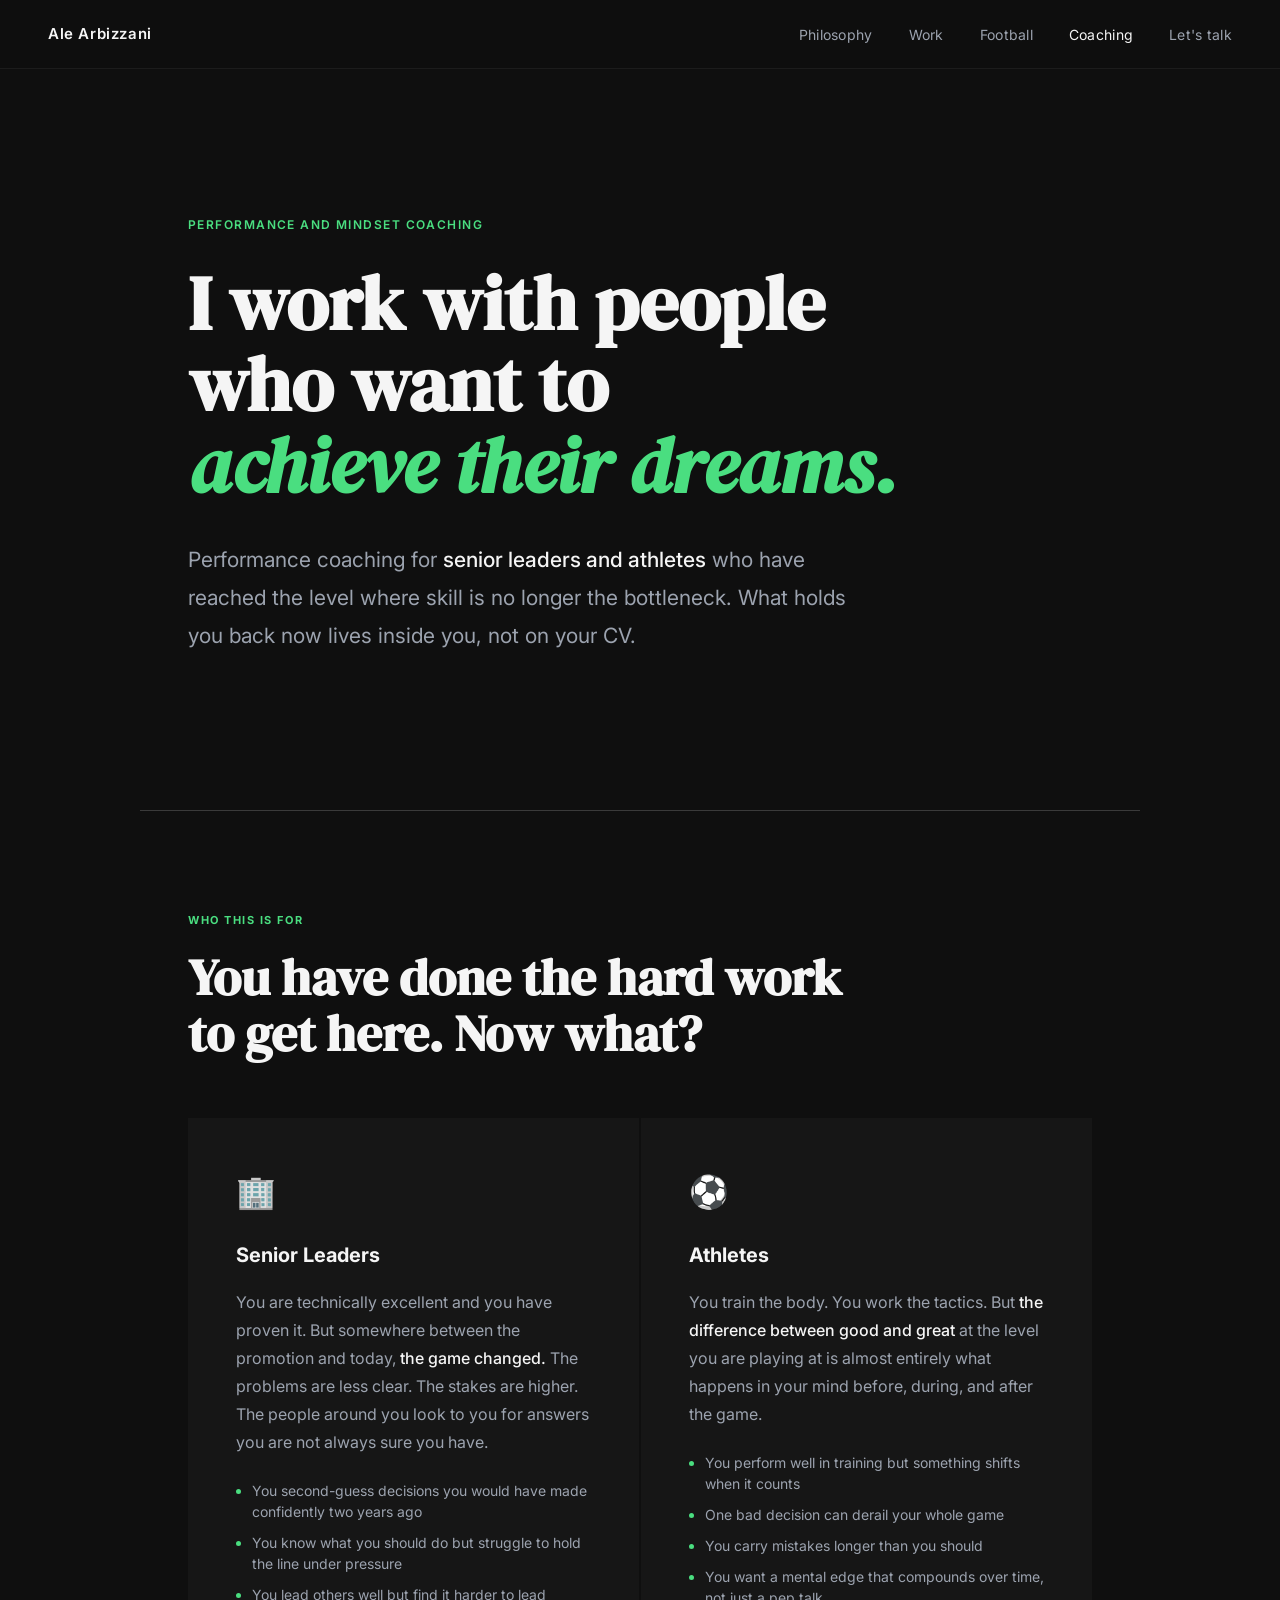
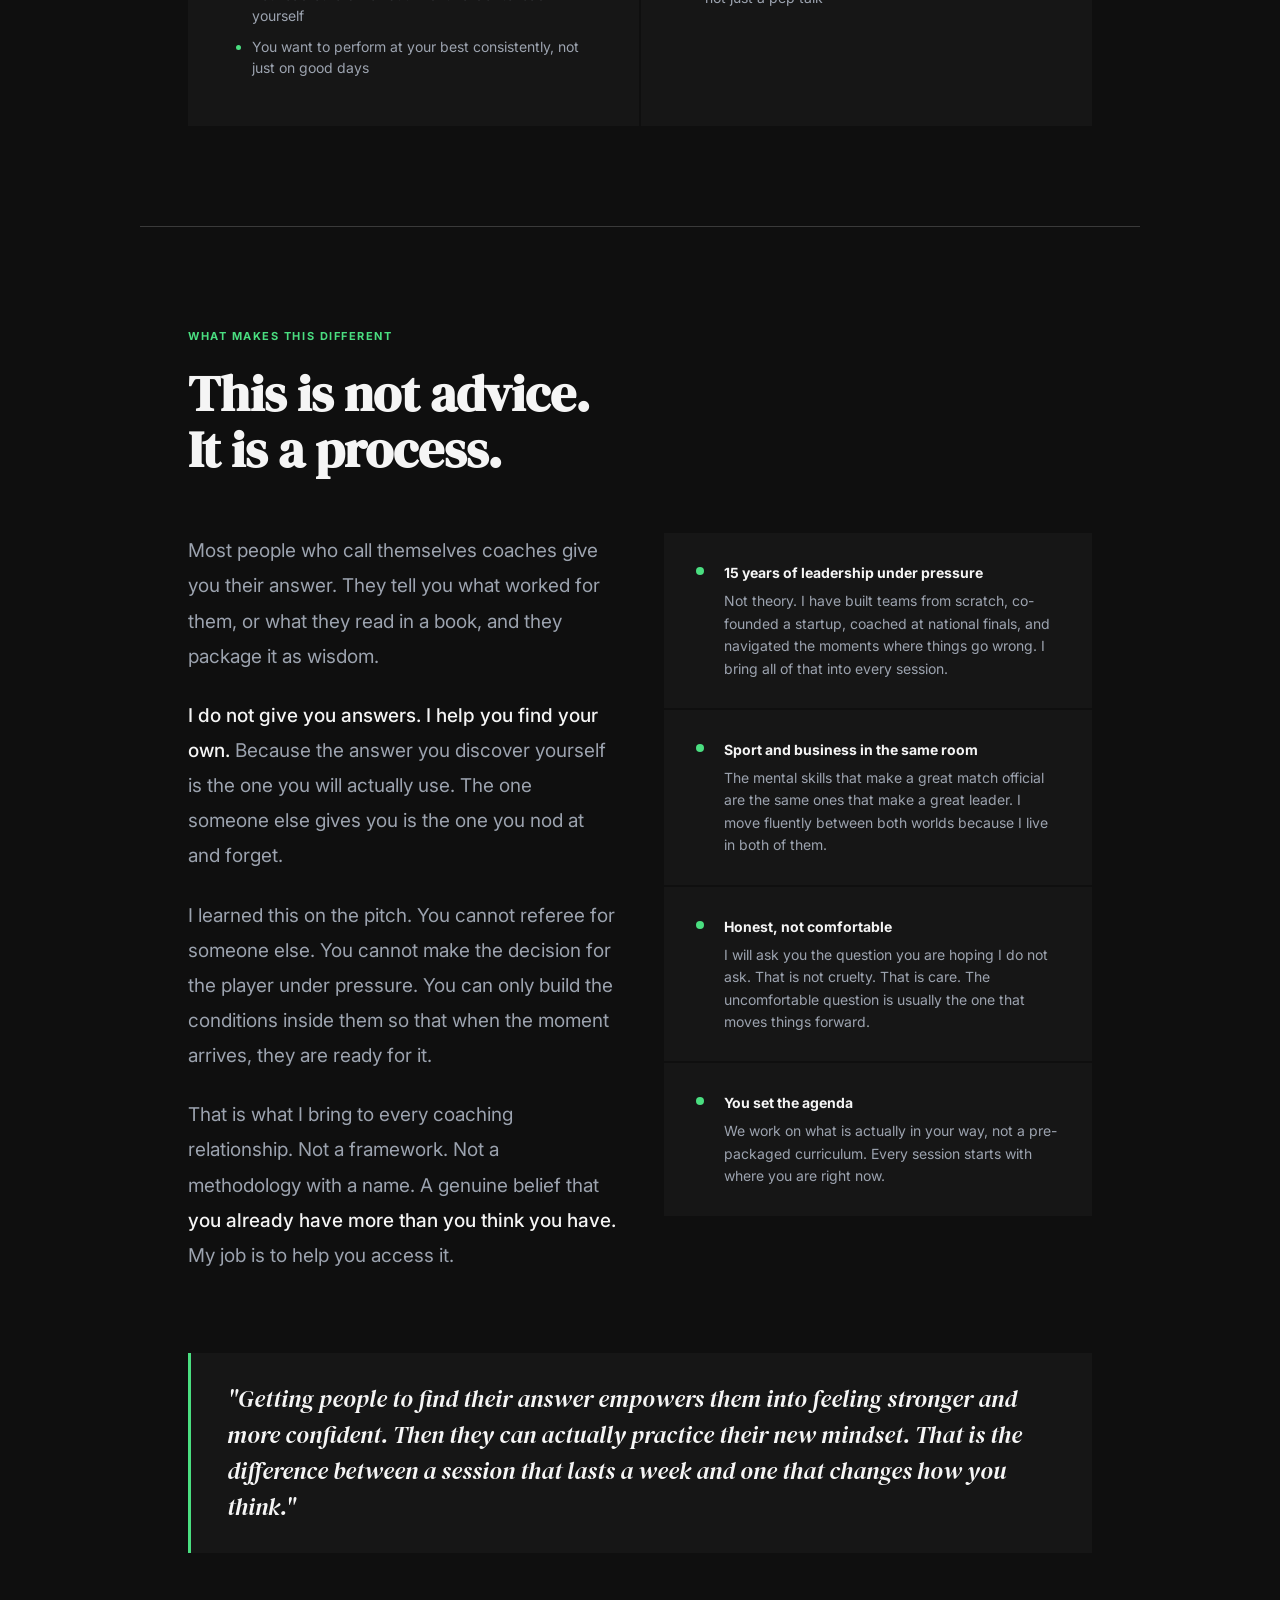
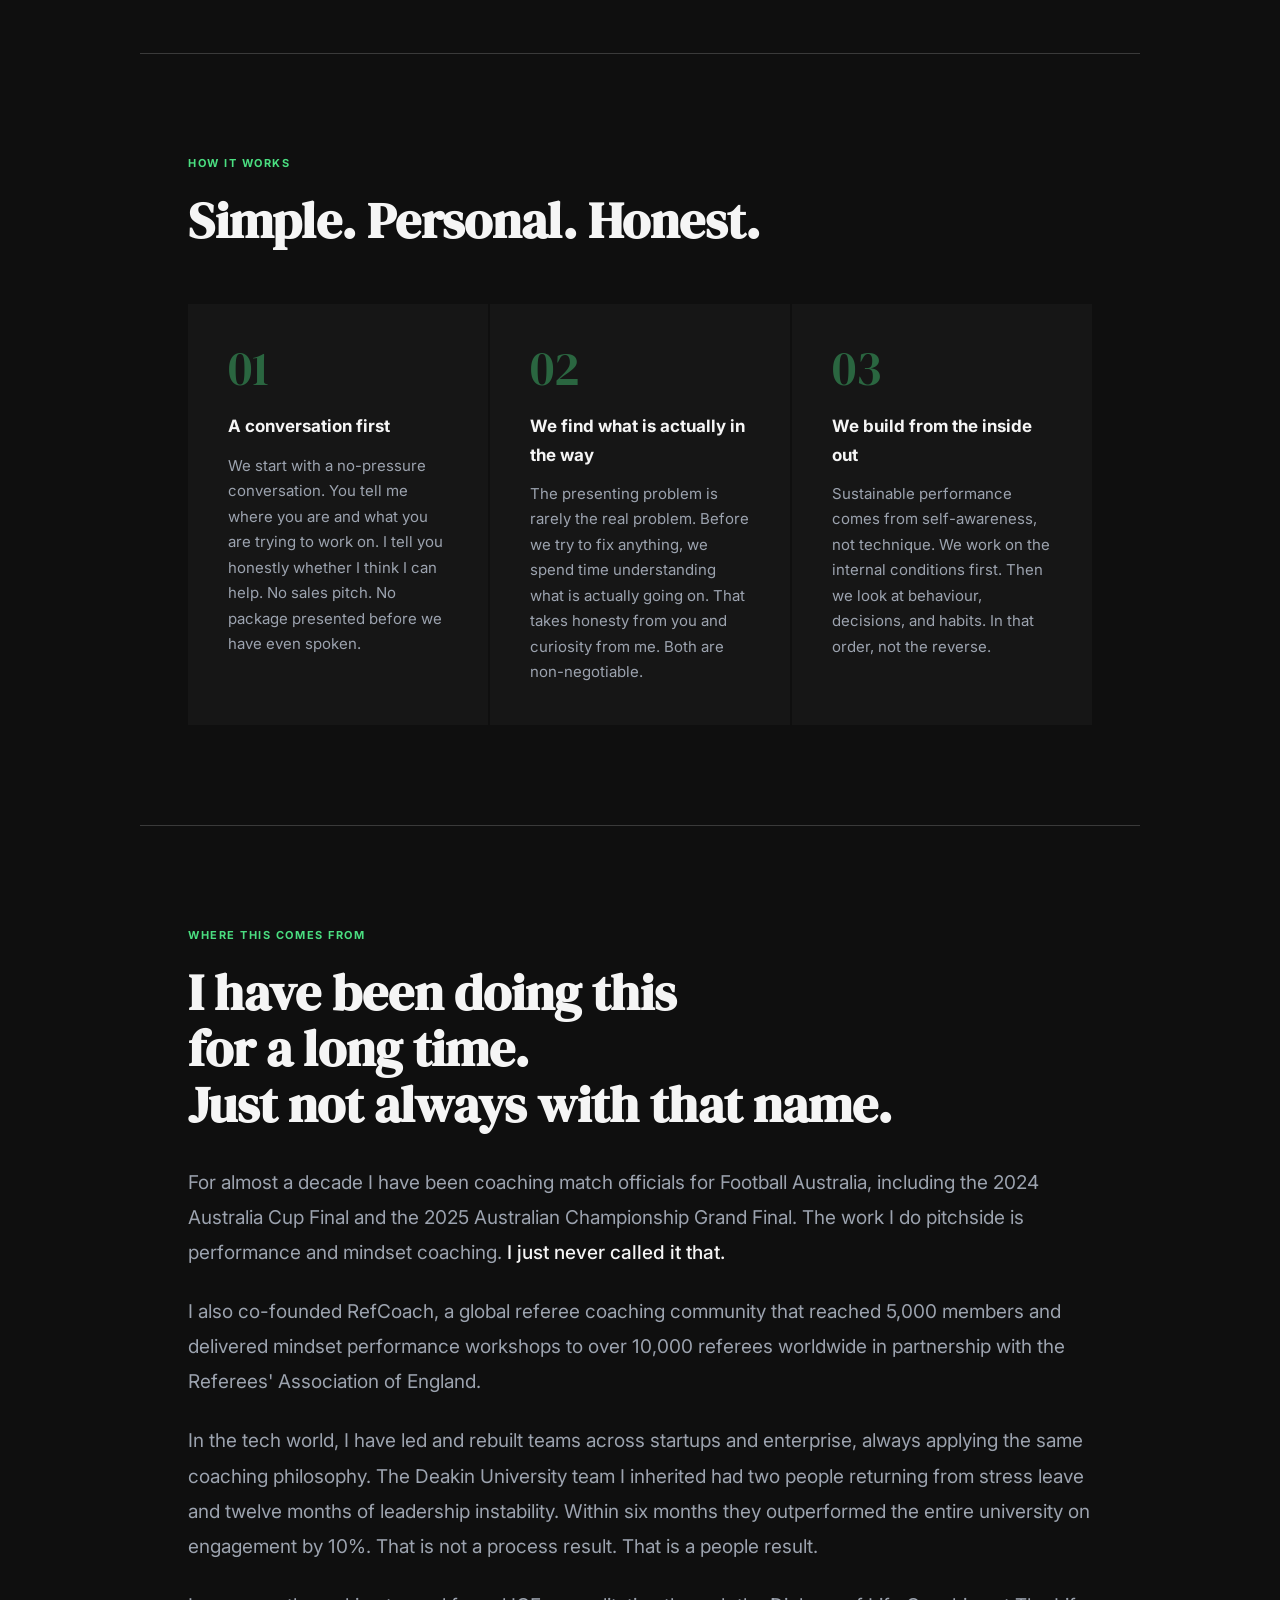
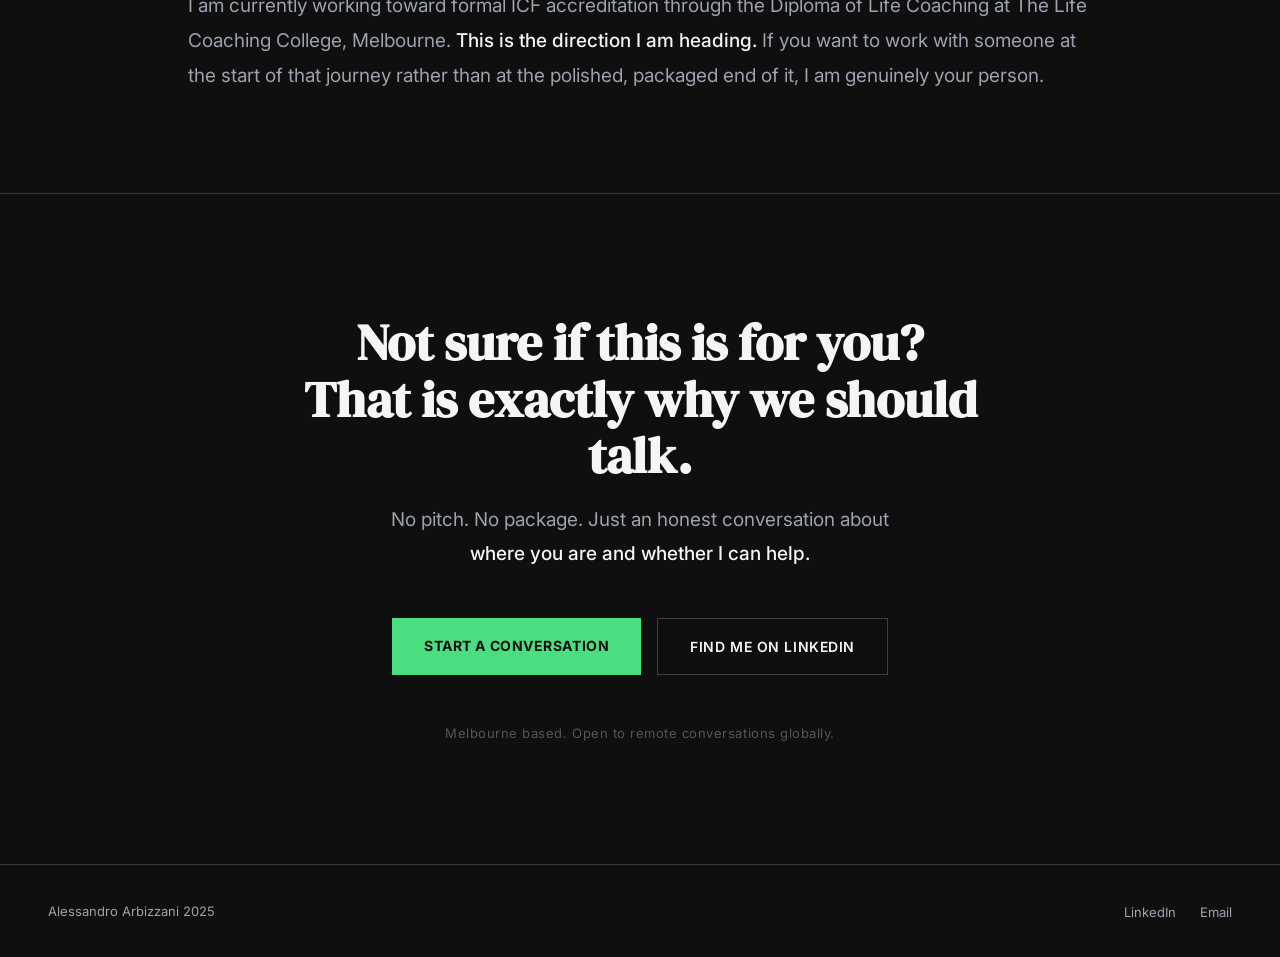
==== coaching.html @ 172d52ac "Replace placeholder scaffold with full site design Adds home, work index, three case studies (Deakin" ====
<!DOCTYPE html>
<html lang="en">
<head>
<meta charset="UTF-8">
<meta name="viewport" content="width=device-width, initial-scale=1.0">
<title>Coaching | Alessandro Arbizzani</title>
<link rel="preconnect" href="https://fonts.googleapis.com">
<link rel="preconnect" href="https://fonts.gstatic.com" crossorigin>
<link href="https://fonts.googleapis.com/css2?family=Inter:wght@300;400;500;600;700;900&family=DM+Serif+Display:ital@0;1&display=swap" rel="stylesheet">
<style>
  *, *::before, *::after { box-sizing: border-box; margin: 0; padding: 0; }
  :root { --black: #0F0F0F; --white: #F5F5F5; --grey: #9CA3AF; --mid: #3A3A3A; --green: #4ADE80; --green-dim: #1a4a2e; --surface: #161616; }
  html { scroll-behavior: smooth; }
  body { background: var(--black); color: var(--white); font-family: 'Inter', sans-serif; font-size: 17px; line-height: 1.65; overflow-x: hidden; }

  nav { position: fixed; top: 0; left: 0; right: 0; z-index: 100; display: flex; justify-content: space-between; align-items: center; padding: 20px 48px; background: rgba(15,15,15,0.88); backdrop-filter: blur(12px); border-bottom: 1px solid rgba(255,255,255,0.06); }
  .nav-name { font-size: 15px; font-weight: 600; letter-spacing: 0.04em; color: var(--white); text-decoration: none; }
  .nav-links { display: flex; gap: 36px; list-style: none; }
  .nav-links a { font-size: 14px; color: var(--grey); text-decoration: none; letter-spacing: 0.02em; transition: color 0.2s; }
  .nav-links a:hover, .nav-links a.active { color: var(--white); }

  /* HERO */
  .coaching-hero { min-height: 90vh; display: flex; flex-direction: column; justify-content: center; padding: 140px 48px 80px; max-width: 1000px; margin: 0 auto; }
  .hero-eyebrow { font-size: 12px; font-weight: 600; letter-spacing: 0.12em; text-transform: uppercase; color: var(--green); margin-bottom: 28px; }
  .hero-headline { font-family: 'DM Serif Display', serif; font-size: clamp(48px, 6vw, 84px); line-height: 1.05; color: var(--white); margin-bottom: 36px; }
  .hero-headline em { font-style: italic; color: var(--green); }
  .hero-sub { font-size: 21px; line-height: 1.8; color: var(--grey); max-width: 680px; }
  .hero-sub strong { color: var(--white); font-weight: 500; }

  /* SECTIONS */
  .coaching-section { padding: 100px 48px; max-width: 1000px; margin: 0 auto; border-top: 1px solid var(--mid); }
  .section-eyebrow { font-size: 11px; font-weight: 700; letter-spacing: 0.14em; text-transform: uppercase; color: var(--green); margin-bottom: 20px; }
  .section-headline { font-family: 'DM Serif Display', serif; font-size: clamp(34px, 4vw, 52px); line-height: 1.1; color: var(--white); margin-bottom: 32px; }
  .section-body p { font-size: 19px; line-height: 1.85; color: var(--grey); margin-bottom: 24px; }
  .section-body p strong { color: var(--white); font-weight: 500; }
  .section-body p:last-child { margin-bottom: 0; }

  /* WHO IT'S FOR */
  .audience-grid { display: grid; grid-template-columns: 1fr 1fr; gap: 2px; margin-top: 56px; }
  .audience-card { background: var(--surface); padding: 48px; }
  .audience-icon { font-size: 32px; margin-bottom: 20px; }
  .audience-title { font-size: 20px; font-weight: 700; color: var(--white); margin-bottom: 16px; }
  .audience-desc { font-size: 16px; color: var(--grey); line-height: 1.75; }
  .audience-desc strong { color: var(--white); font-weight: 500; }
  .audience-signals { margin-top: 24px; display: flex; flex-direction: column; gap: 10px; }
  .signal { font-size: 14px; color: var(--grey); padding-left: 16px; position: relative; line-height: 1.5; }
  .signal::before { content: ''; position: absolute; left: 0; top: 9px; width: 5px; height: 5px; background: var(--green); border-radius: 50%; }

  /* HOW IT WORKS */
  .process-grid { display: grid; grid-template-columns: repeat(3, 1fr); gap: 2px; margin-top: 56px; }
  .process-step { background: var(--surface); padding: 40px; }
  .step-number { font-family: 'DM Serif Display', serif; font-size: 48px; color: var(--green); line-height: 1; margin-bottom: 20px; opacity: 0.4; }
  .step-title { font-size: 17px; font-weight: 700; color: var(--white); margin-bottom: 12px; }
  .step-desc { font-size: 15px; color: var(--grey); line-height: 1.7; }

  /* WHAT MAKES IT DIFFERENT */
  .difference-grid { display: grid; grid-template-columns: 1fr 1fr; gap: 48px; margin-top: 56px; align-items: start; }
  .difference-left p { font-size: 19px; line-height: 1.85; color: var(--grey); margin-bottom: 24px; }
  .difference-left p strong { color: var(--white); font-weight: 500; }
  .difference-right { display: flex; flex-direction: column; gap: 2px; }
  .difference-item { background: var(--surface); padding: 28px 32px; display: flex; gap: 20px; align-items: flex-start; }
  .difference-label { font-size: 14px; font-weight: 700; color: var(--white); margin-bottom: 6px; }
  .difference-text { font-size: 14px; color: var(--grey); line-height: 1.6; }
  .difference-dot { width: 8px; height: 8px; background: var(--green); border-radius: 50%; margin-top: 6px; flex-shrink: 0; }

  /* PULLQUOTE */
  .pullquote { border-left: 3px solid var(--green); padding: 28px 36px; margin: 56px 0 0; background: var(--surface); }
  .pullquote p { font-family: 'DM Serif Display', serif; font-size: 24px; line-height: 1.5; color: var(--white); font-style: italic; margin-bottom: 0; }

  /* CTA */
  .coaching-cta { padding: 120px 48px; text-align: center; border-top: 1px solid var(--mid); }
  .cta-headline { font-family: 'DM Serif Display', serif; font-size: clamp(36px, 4vw, 56px); line-height: 1.1; color: var(--white); max-width: 680px; margin: 0 auto 20px; }
  .cta-sub { font-size: 19px; color: var(--grey); max-width: 520px; margin: 0 auto 48px; line-height: 1.75; }
  .cta-sub strong { color: var(--white); font-weight: 500; }
  .cta-buttons { display: flex; justify-content: center; gap: 16px; flex-wrap: wrap; margin-bottom: 48px; }
  .btn-primary { background: var(--green); color: var(--black); padding: 16px 32px; font-size: 14px; font-weight: 700; letter-spacing: 0.04em; text-decoration: none; text-transform: uppercase; transition: opacity 0.2s; display: inline-block; }
  .btn-primary:hover { opacity: 0.85; }
  .btn-ghost { background: transparent; color: var(--white); padding: 16px 32px; font-size: 14px; font-weight: 600; letter-spacing: 0.04em; text-decoration: none; text-transform: uppercase; border: 1px solid rgba(255,255,255,0.2); transition: border-color 0.2s; display: inline-block; }
  .btn-ghost:hover { border-color: var(--white); }
  .cta-note { font-size: 13px; color: #555; letter-spacing: 0.04em; }

  .reveal { opacity: 0; transform: translateY(24px); transition: opacity 0.6s ease, transform 0.6s ease; }
  .reveal.visible { opacity: 1; transform: translateY(0); }

  footer { border-top: 1px solid var(--mid); padding: 32px 48px; display: flex; justify-content: space-between; align-items: center; }
  .footer-name { font-size: 13px; color: var(--grey); }
  .footer-links { display: flex; gap: 24px; list-style: none; }
  .footer-links a { font-size: 13px; color: var(--grey); text-decoration: none; transition: color 0.2s; }
  .footer-links a:hover { color: var(--white); }

  @media (max-width: 900px) {
    nav { padding: 18px 24px; }
    .nav-links { display: none; }
    .coaching-hero { padding: 120px 24px 60px; min-height: auto; }
    .coaching-section { padding: 72px 24px; }
    .audience-grid, .process-grid, .difference-grid { grid-template-columns: 1fr; }
    .coaching-cta { padding: 80px 24px; }
    footer { flex-direction: column; gap: 16px; padding: 24px; }
  }
</style>
</head>
<body>

<nav>
  <a href="index.html" class="nav-name">Ale Arbizzani</a>
  <ul class="nav-links">
    <li><a href="index.html#philosophy">Philosophy</a></li>
    <li><a href="work.html">Work</a></li>
    <li><a href="index.html#football">Football</a></li>
    <li><a href="coaching.html" class="active">Coaching</a></li>
    <li><a href="index.html#contact">Let's talk</a></li>
  </ul>
</nav>

<!-- HERO -->
<div class="coaching-hero">
  <p class="hero-eyebrow">Performance and Mindset Coaching</p>
  <h1 class="hero-headline reveal">
    I work with people<br>who want to<br><em>achieve their dreams.</em>
  </h1>
  <p class="hero-sub reveal">
    Performance coaching for <strong>senior leaders and athletes</strong>
    who have reached the level where skill is no longer the bottleneck.
    What holds you back now lives inside you, not on your CV.
  </p>
</div>

<!-- WHO IT IS FOR -->
<div class="coaching-section">
  <p class="section-eyebrow">Who this is for</p>
  <h2 class="section-headline reveal">You have done the hard work<br>to get here. Now what?</h2>

  <div class="audience-grid">
    <div class="audience-card reveal">
      <div class="audience-icon">🏢</div>
      <div class="audience-title">Senior Leaders</div>
      <div class="audience-desc">
        You are technically excellent and you have proven it. But somewhere between the promotion and today, <strong>the game changed.</strong> The problems are less clear. The stakes are higher. The people around you look to you for answers you are not always sure you have.
      </div>
      <div class="audience-signals">
        <div class="signal">You second-guess decisions you would have made confidently two years ago</div>
        <div class="signal">You know what you should do but struggle to hold the line under pressure</div>
        <div class="signal">You lead others well but find it harder to lead yourself</div>
        <div class="signal">You want to perform at your best consistently, not just on good days</div>
      </div>
    </div>

    <div class="audience-card reveal">
      <div class="audience-icon">⚽</div>
      <div class="audience-title">Athletes</div>
      <div class="audience-desc">
        You train the body. You work the tactics. But <strong>the difference between good and great</strong> at the level you are playing at is almost entirely what happens in your mind before, during, and after the game.
      </div>
      <div class="audience-signals">
        <div class="signal">You perform well in training but something shifts when it counts</div>
        <div class="signal">One bad decision can derail your whole game</div>
        <div class="signal">You carry mistakes longer than you should</div>
        <div class="signal">You want a mental edge that compounds over time, not just a pep talk</div>
      </div>
    </div>
  </div>
</div>

<!-- WHAT MAKES IT DIFFERENT -->
<div class="coaching-section">
  <p class="section-eyebrow">What makes this different</p>
  <h2 class="section-headline reveal">This is not advice.<br>It is a process.</h2>

  <div class="difference-grid">
    <div class="difference-left reveal">
      <p>
        Most people who call themselves coaches give you their answer.
        They tell you what worked for them, or what they read in a book,
        and they package it as wisdom.
      </p>
      <p>
        <strong>I do not give you answers. I help you find your own.</strong>
        Because the answer you discover yourself is the one you will actually use.
        The one someone else gives you is the one you nod at and forget.
      </p>
      <p>
        I learned this on the pitch. You cannot referee for someone else.
        You cannot make the decision for the player under pressure.
        You can only build the conditions inside them so that when the moment arrives,
        they are ready for it.
      </p>
      <p>
        That is what I bring to every coaching relationship.
        Not a framework. Not a methodology with a name.
        A genuine belief that <strong>you already have more than you think you have.</strong>
        My job is to help you access it.
      </p>
    </div>

    <div class="difference-right reveal">
      <div class="difference-item">
        <div class="difference-dot"></div>
        <div>
          <div class="difference-label">15 years of leadership under pressure</div>
          <div class="difference-text">Not theory. I have built teams from scratch, co-founded a startup, coached at national finals, and navigated the moments where things go wrong. I bring all of that into every session.</div>
        </div>
      </div>
      <div class="difference-item">
        <div class="difference-dot"></div>
        <div>
          <div class="difference-label">Sport and business in the same room</div>
          <div class="difference-text">The mental skills that make a great match official are the same ones that make a great leader. I move fluently between both worlds because I live in both of them.</div>
        </div>
      </div>
      <div class="difference-item">
        <div class="difference-dot"></div>
        <div>
          <div class="difference-label">Honest, not comfortable</div>
          <div class="difference-text">I will ask you the question you are hoping I do not ask. That is not cruelty. That is care. The uncomfortable question is usually the one that moves things forward.</div>
        </div>
      </div>
      <div class="difference-item">
        <div class="difference-dot"></div>
        <div>
          <div class="difference-label">You set the agenda</div>
          <div class="difference-text">We work on what is actually in your way, not a pre-packaged curriculum. Every session starts with where you are right now.</div>
        </div>
      </div>
    </div>
  </div>

  <div class="pullquote reveal">
    <p>"Getting people to find their answer empowers them into feeling stronger and more confident. Then they can actually practice their new mindset. That is the difference between a session that lasts a week and one that changes how you think."</p>
  </div>
</div>

<!-- HOW IT WORKS -->
<div class="coaching-section">
  <p class="section-eyebrow">How it works</p>
  <h2 class="section-headline reveal">Simple. Personal. Honest.</h2>

  <div class="process-grid">
    <div class="process-step reveal">
      <div class="step-number">01</div>
      <div class="step-title">A conversation first</div>
      <div class="step-desc">We start with a no-pressure conversation. You tell me where you are and what you are trying to work on. I tell you honestly whether I think I can help. No sales pitch. No package presented before we have even spoken.</div>
    </div>
    <div class="process-step reveal">
      <div class="step-number">02</div>
      <div class="step-title">We find what is actually in the way</div>
      <div class="step-desc">The presenting problem is rarely the real problem. Before we try to fix anything, we spend time understanding what is actually going on. That takes honesty from you and curiosity from me. Both are non-negotiable.</div>
    </div>
    <div class="process-step reveal">
      <div class="step-number">03</div>
      <div class="step-title">We build from the inside out</div>
      <div class="step-desc">Sustainable performance comes from self-awareness, not technique. We work on the internal conditions first. Then we look at behaviour, decisions, and habits. In that order, not the reverse.</div>
    </div>
  </div>
</div>

<!-- BACKGROUND -->
<div class="coaching-section">
  <p class="section-eyebrow">Where this comes from</p>
  <h2 class="section-headline reveal">I have been doing this<br>for a long time.<br>Just not always with that name.</h2>

  <div class="section-body reveal">
    <p>
      For almost a decade I have been coaching match officials for Football Australia,
      including the 2024 Australia Cup Final and the 2025 Australian Championship Grand Final.
      The work I do pitchside is performance and mindset coaching.
      <strong>I just never called it that.</strong>
    </p>
    <p>
      I also co-founded RefCoach, a global referee coaching community that reached 5,000 members
      and delivered mindset performance workshops to over 10,000 referees worldwide in partnership
      with the Referees' Association of England.
    </p>
    <p>
      In the tech world, I have led and rebuilt teams across startups and enterprise,
      always applying the same coaching philosophy. The Deakin University team I inherited
      had two people returning from stress leave and twelve months of leadership instability.
      Within six months they outperformed the entire university on engagement by 10%.
      That is not a process result. That is a people result.
    </p>
    <p>
      I am currently working toward formal ICF accreditation through the
      Diploma of Life Coaching at The Life Coaching College, Melbourne.
      <strong>This is the direction I am heading.</strong>
      If you want to work with someone at the start of that journey rather than
      at the polished, packaged end of it, I am genuinely your person.
    </p>
  </div>
</div>

<!-- CTA -->
<div class="coaching-cta">
  <h2 class="cta-headline reveal">Not sure if this is for you?<br>That is exactly why we should talk.</h2>
  <p class="cta-sub reveal">
    No pitch. No package. Just an honest conversation about
    <strong>where you are and whether I can help.</strong>
  </p>
  <div class="cta-buttons reveal">
    <a href="mailto:ale.arbizzani@gmail.com?subject=Coaching conversation" class="btn-primary">Start a conversation</a>
    <a href="https://www.linkedin.com/in/alessandroarbizzani" target="_blank" class="btn-ghost">Find me on LinkedIn</a>
  </div>
  <p class="cta-note reveal">Melbourne based. Open to remote conversations globally.</p>
</div>

<footer>
  <span class="footer-name">Alessandro Arbizzani 2025</span>
  <ul class="footer-links">
    <li><a href="https://www.linkedin.com/in/alessandroarbizzani" target="_blank">LinkedIn</a></li>
    <li><a href="mailto:ale.arbizzani@gmail.com">Email</a></li>
  </ul>
</footer>

<script>
  const reveals = document.querySelectorAll('.reveal');
  const observer = new IntersectionObserver((entries) => {
    entries.forEach(entry => {
      if (entry.isIntersecting) { entry.target.classList.add('visible'); observer.unobserve(entry.target); }
    });
  }, { threshold: 0.1 });
  reveals.forEach(el => observer.observe(el));
</script>
</body>
</html>
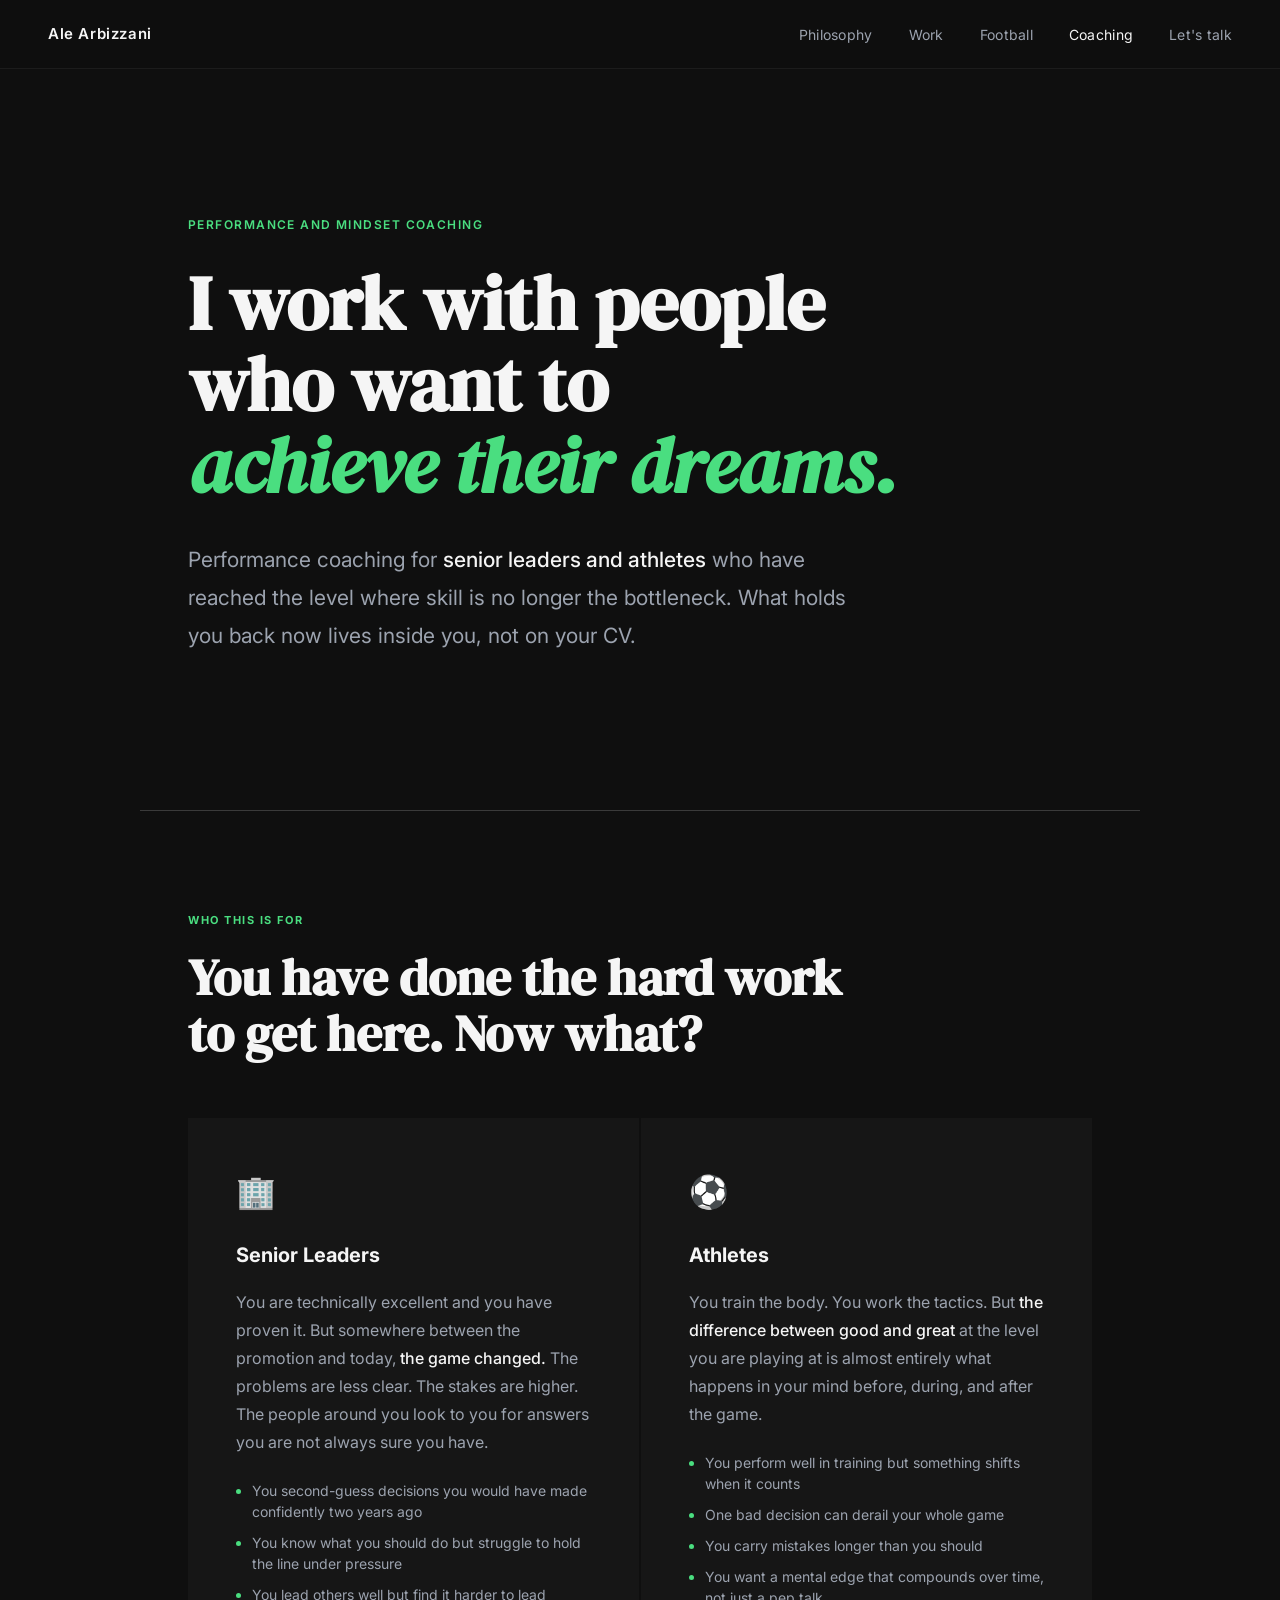
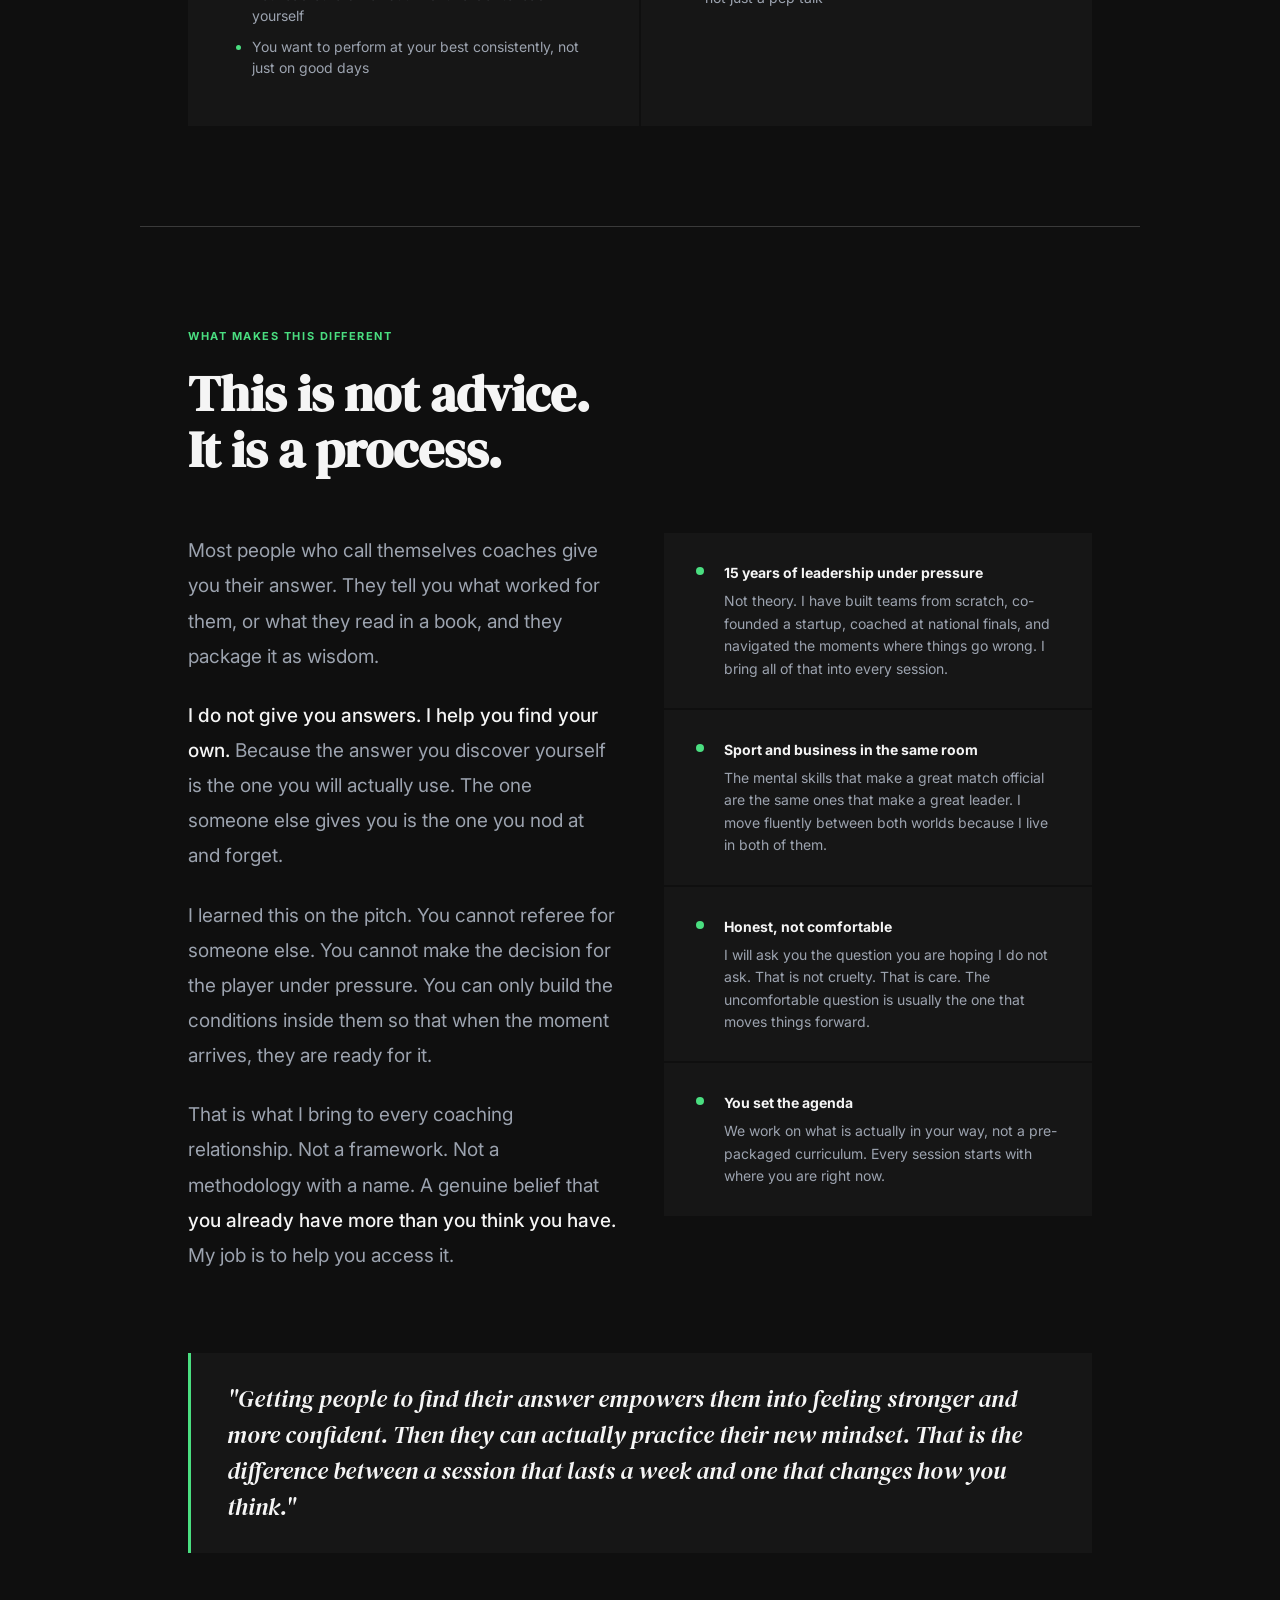
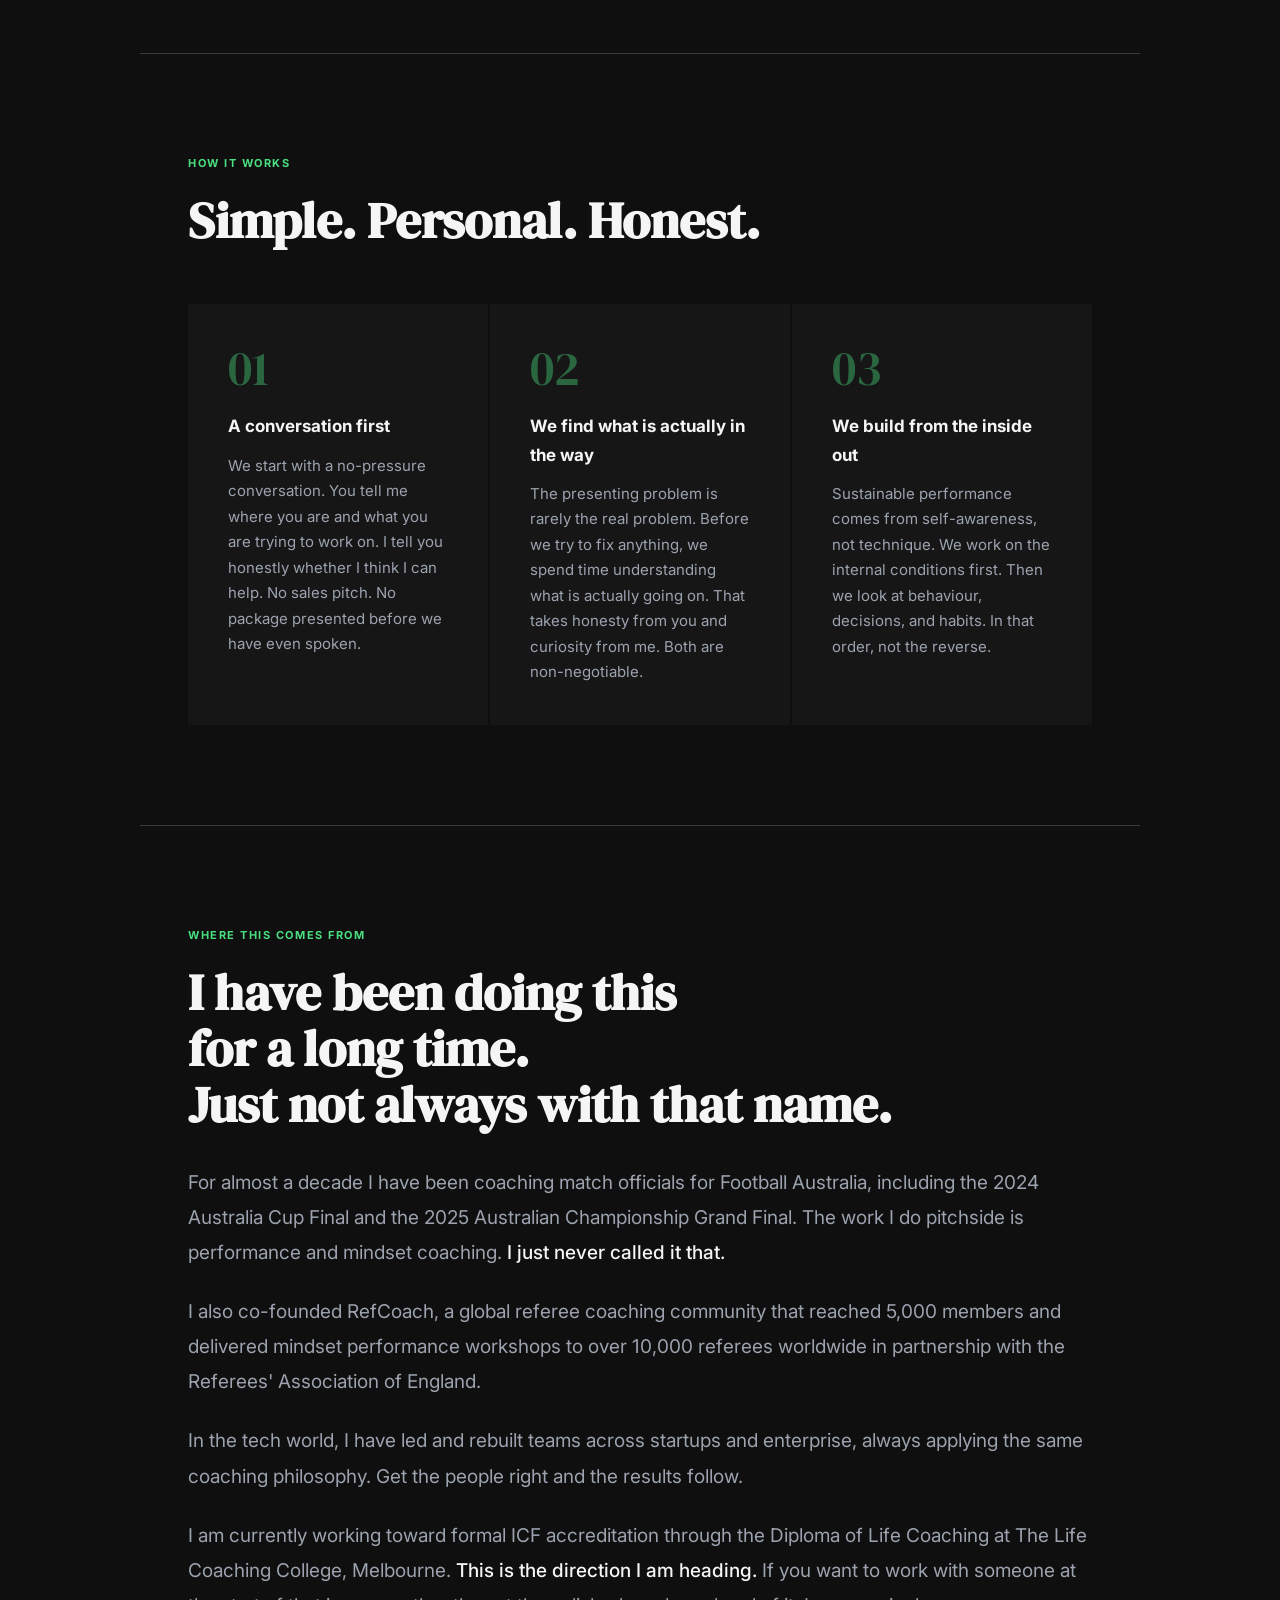
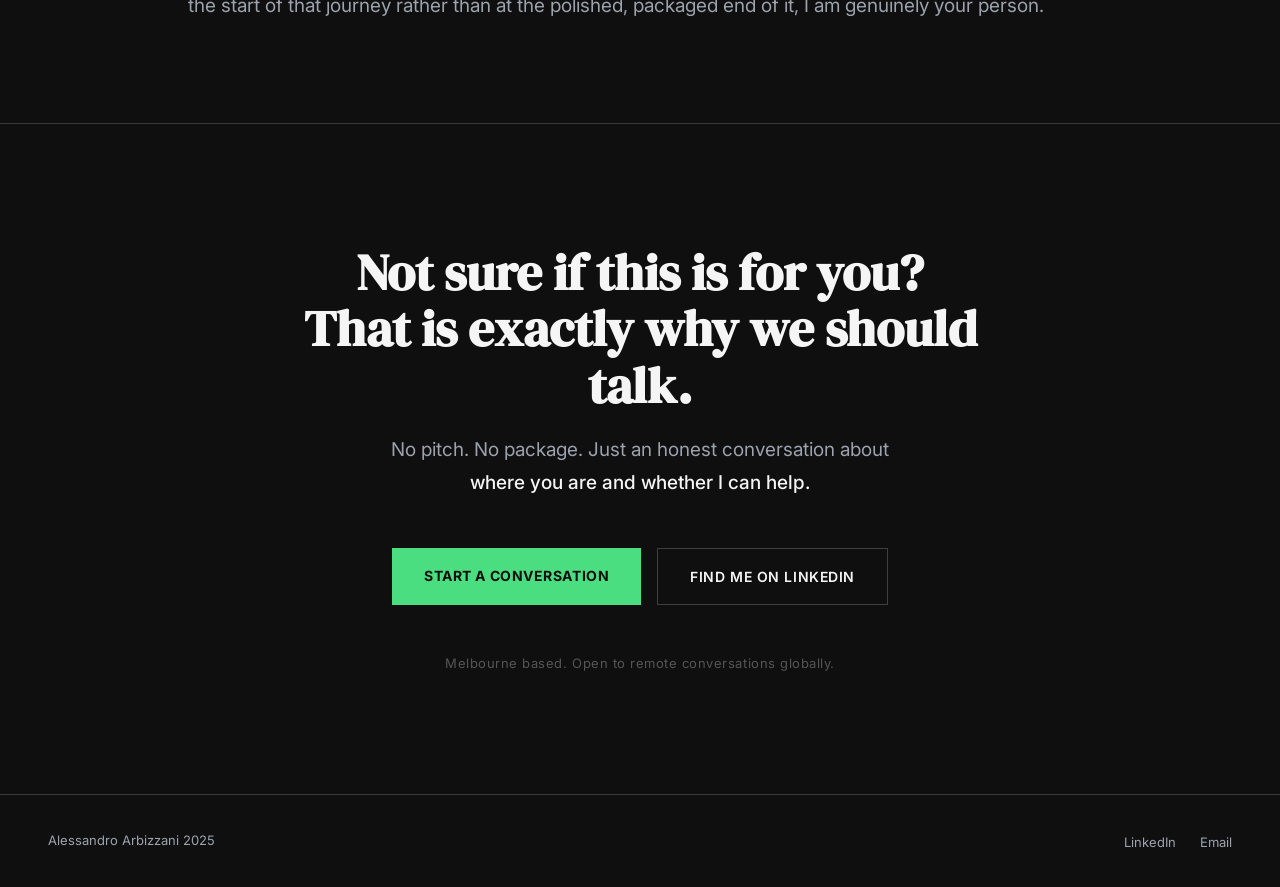
==== commit 75c68973: "Personal website Co-Authored-By: Claude Sonnet 5.5 <noreply@anthropic.com>" ====
--- a/coaching.html
+++ b/coaching.html
@@ -19,6 +19,12 @@
   .nav-links a { font-size: 14px; color: var(--grey); text-decoration: none; letter-spacing: 0.02em; transition: color 0.2s; }
   .nav-links a:hover, .nav-links a.active { color: var(--white); }
 
+  .nav-toggle { display: none; flex-direction: column; justify-content: center; gap: 5px; width: 28px; height: 28px; background: none; border: none; padding: 0; cursor: pointer; }
+  .nav-toggle span { display: block; width: 100%; height: 2px; background: var(--white); border-radius: 1px; transition: transform 0.2s ease, opacity 0.2s ease; }
+  .nav-toggle.open span:nth-child(1) { transform: translateY(7px) rotate(45deg); }
+  .nav-toggle.open span:nth-child(2) { opacity: 0; }
+  .nav-toggle.open span:nth-child(3) { transform: translateY(-7px) rotate(-45deg); }
+
   /* HERO */
   .coaching-hero { min-height: 90vh; display: flex; flex-direction: column; justify-content: center; padding: 140px 48px 80px; max-width: 1000px; margin: 0 auto; }
   .hero-eyebrow { font-size: 12px; font-weight: 600; letter-spacing: 0.12em; text-transform: uppercase; color: var(--green); margin-bottom: 28px; }
@@ -88,9 +94,24 @@
   .footer-links a { font-size: 13px; color: var(--grey); text-decoration: none; transition: color 0.2s; }
   .footer-links a:hover { color: var(--white); }
 
-  @media (max-width: 900px) {
+  @media (max-width: 1023px) {
     nav { padding: 18px 24px; }
-    .nav-links { display: none; }
+    .nav-toggle { display: flex; }
+    .nav-links {
+      display: none;
+      position: absolute;
+      top: 100%;
+      left: 0;
+      right: 0;
+      flex-direction: column;
+      gap: 0;
+      background: var(--black);
+      backdrop-filter: blur(12px);
+      border-bottom: 1px solid rgba(255,255,255,0.06);
+    }
+    .nav-links.open { display: flex; }
+    .nav-links li { width: 100%; }
+    .nav-links a { display: block; padding: 16px 24px; border-top: 1px solid rgba(255,255,255,0.06); }
     .coaching-hero { padding: 120px 24px 60px; min-height: auto; }
     .coaching-section { padding: 72px 24px; }
     .audience-grid, .process-grid, .difference-grid { grid-template-columns: 1fr; }
@@ -103,6 +124,9 @@
 
 <nav>
   <a href="index.html" class="nav-name">Ale Arbizzani</a>
+  <button class="nav-toggle" aria-label="Toggle menu" aria-expanded="false">
+    <span></span><span></span><span></span>
+  </button>
   <ul class="nav-links">
     <li><a href="index.html#philosophy">Philosophy</a></li>
     <li><a href="work.html">Work</a></li>
@@ -272,10 +296,8 @@
     </p>
     <p>
       In the tech world, I have led and rebuilt teams across startups and enterprise,
-      always applying the same coaching philosophy. The Deakin University team I inherited
-      had two people returning from stress leave and twelve months of leadership instability.
-      Within six months they outperformed the entire university on engagement by 10%.
-      That is not a process result. That is a people result.
+      always applying the same coaching philosophy. Get the people right
+      and the results follow.
     </p>
     <p>
       I am currently working toward formal ICF accreditation through the
@@ -310,6 +332,23 @@
 </footer>
 
 <script>
+  const navToggle = document.querySelector('.nav-toggle');
+  const navLinksEl = document.querySelector('.nav-links');
+  if (navToggle && navLinksEl) {
+    navToggle.addEventListener('click', () => {
+      const isOpen = navLinksEl.classList.toggle('open');
+      navToggle.classList.toggle('open', isOpen);
+      navToggle.setAttribute('aria-expanded', String(isOpen));
+    });
+    navLinksEl.querySelectorAll('a').forEach((link) => {
+      link.addEventListener('click', () => {
+        navLinksEl.classList.remove('open');
+        navToggle.classList.remove('open');
+        navToggle.setAttribute('aria-expanded', 'false');
+      });
+    });
+  }
+
   const reveals = document.querySelectorAll('.reveal');
   const observer = new IntersectionObserver((entries) => {
     entries.forEach(entry => {
